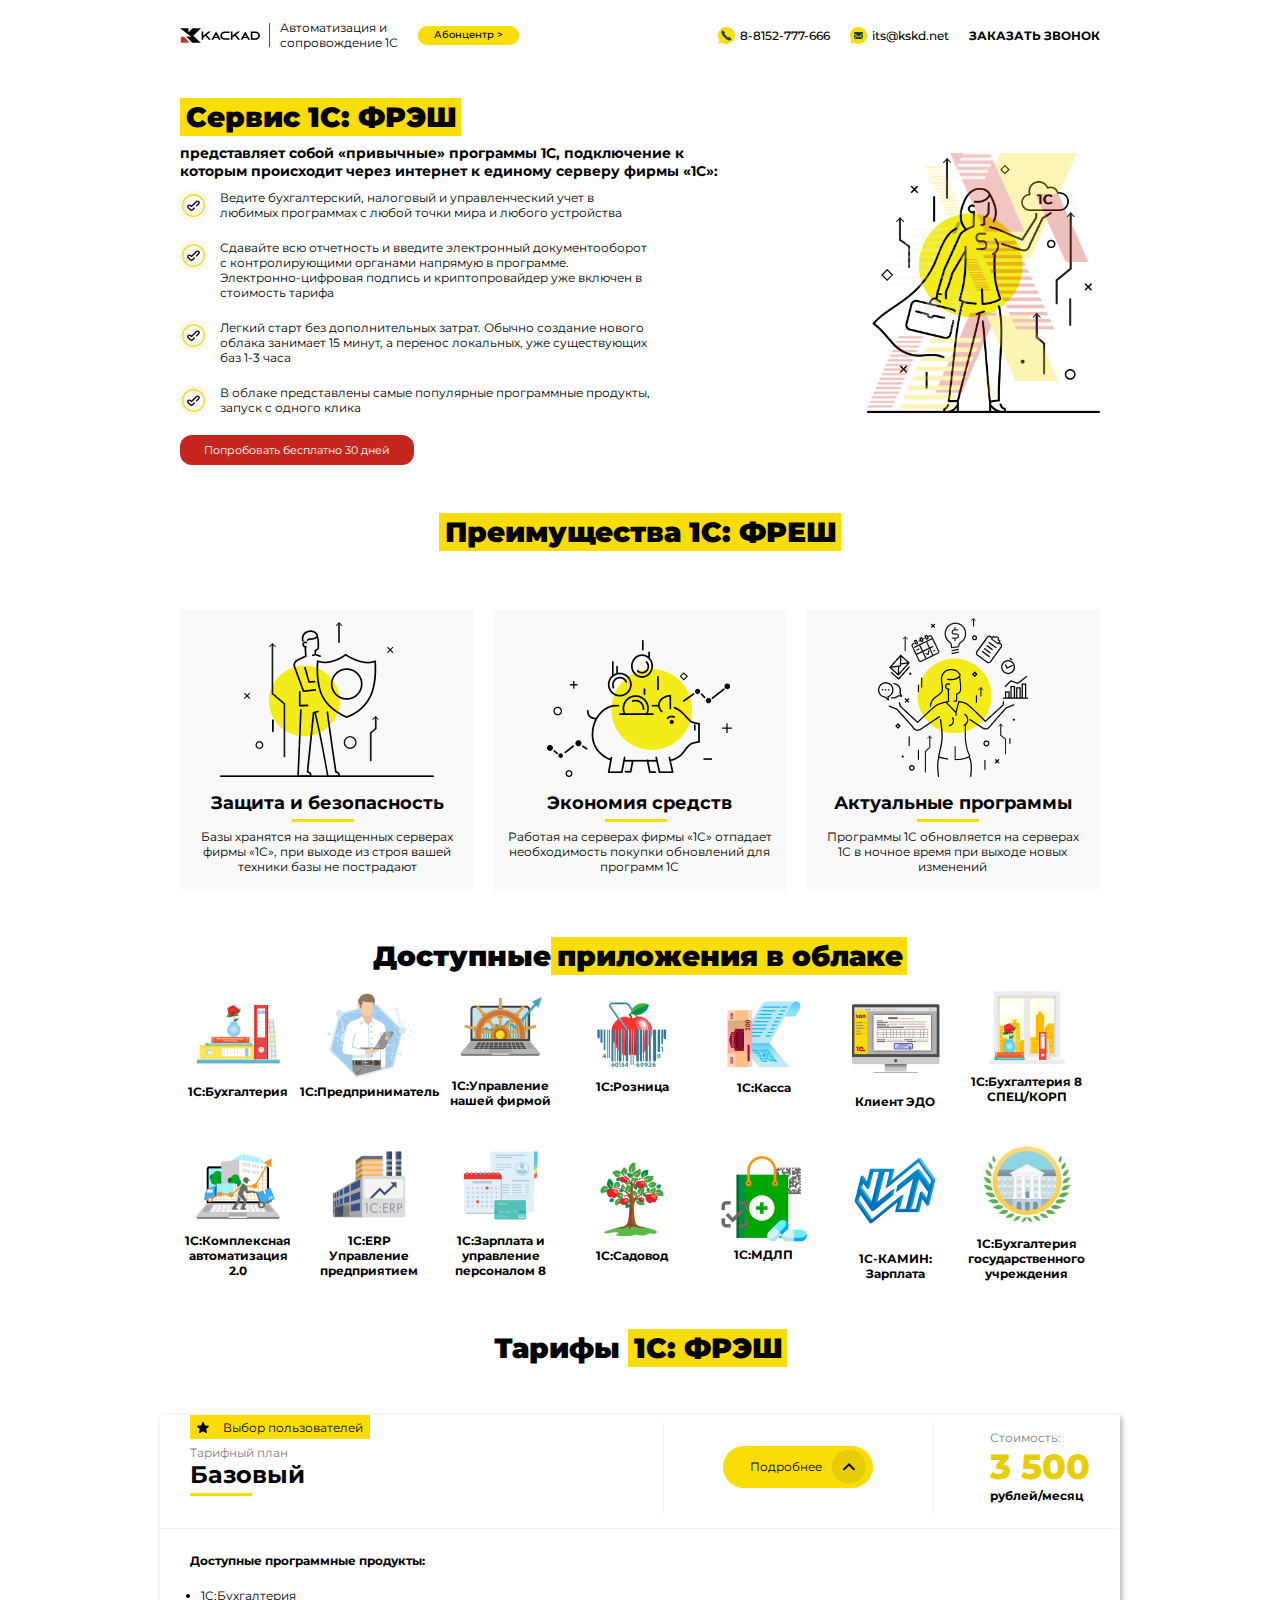
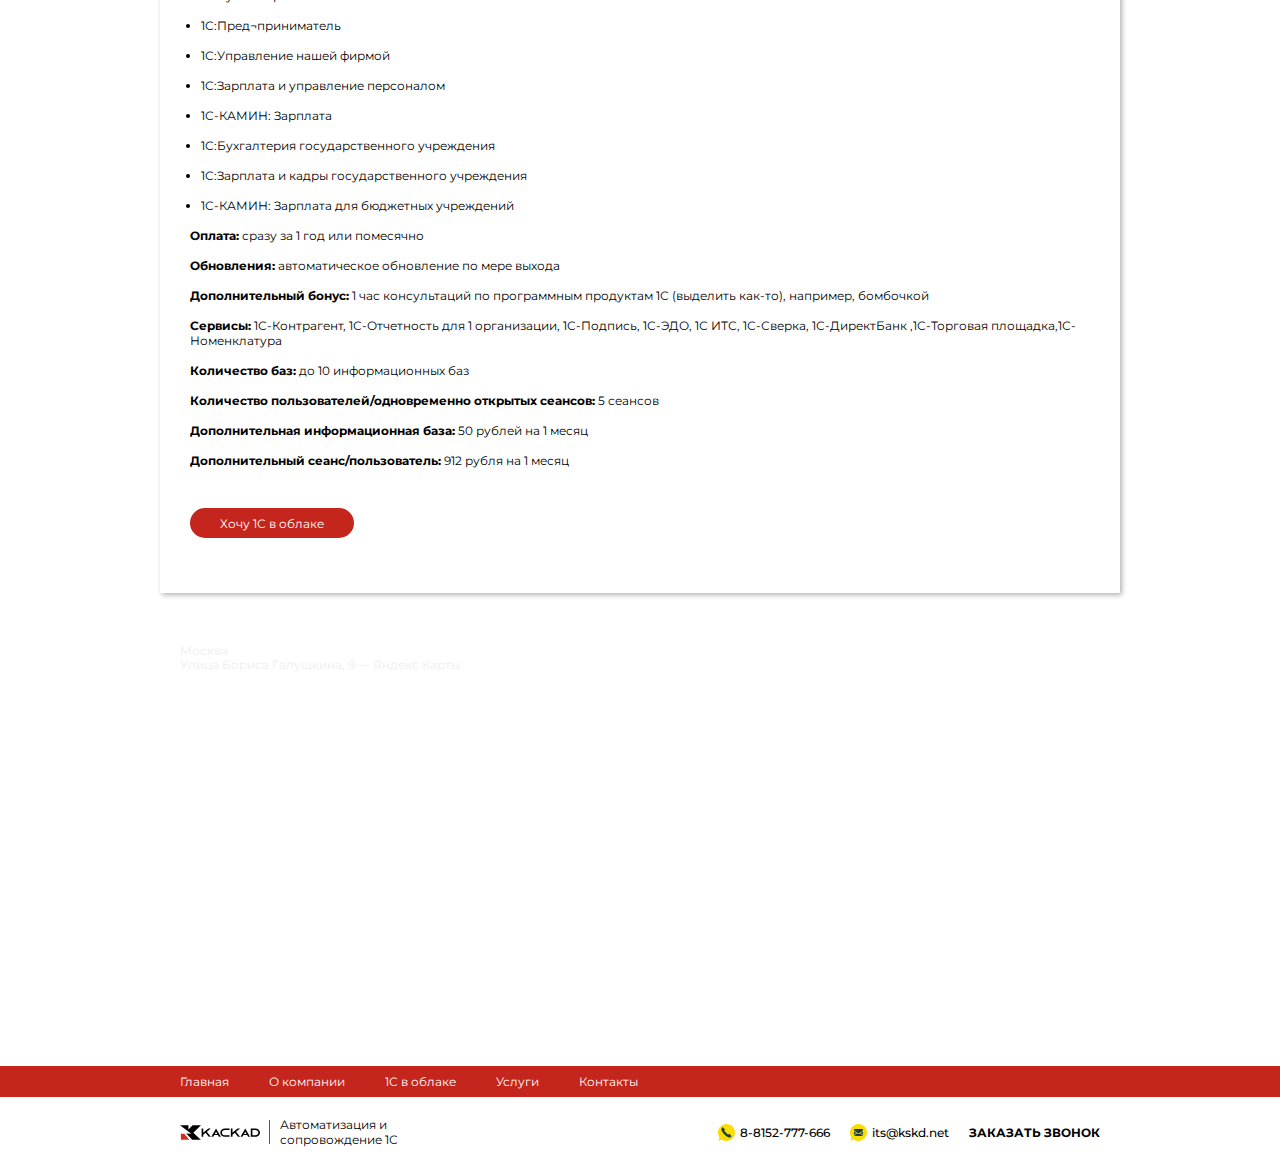
==== fresh.html @ e744ff73 "almost create freshPage" ====
<!DOCTYPE html>
<html lang="en">

<head>
    <meta charset="UTF-8">
    <meta name="viewport" content="width=device-width, initial-scale=1.0">
    <title>Document</title>
    <link rel="stylesheet" href="./css/main.css">
    <link href="https://fonts.googleapis.com/css?family=Montserrat: regular, 500, 700, 900, 600, 800"
        rel="stylesheet" />
    <link href="https://fonts.googleapis.com/css?family=Roboto: regular" rel="stylesheet" />
</head>

<body>
    <section class="navigation">
        <div class="container">
            <div class="nav-row">
                <div class="nav-row__info">
                    <a href="/index.html"><img src="img/logo.svg" alt="Логотип"></a>
                    <p>Автоматизация и <br> сопровождение 1С</p>
                    <button>Абонцентр &gt;</button>
                </div>
                <div class="nav-row__contacts">
                    <div class="nav-row__contact-phone">
                        <img src="img/number.svg" alt="Номер телефона">
                        <p>8-8152-777-666</p>
                    </div>
                    <div class="nav-row__contact-email">
                        <img src="img/email.svg" alt="Электронная почта">
                        <p>its@kskd.net</p>
                    </div>
                    <div class="nav-row__contact-order">
                        <button>ЗАКАЗАТЬ ЗВОНОК</button>
                    </div>
                </div>
            </div>
        </div>
    </section>
    <section class="slider-item">
        <div class="container">
            <div class="container__slider-item">
                <div class="container__slider-item__info">
                    <h1 class="slider-item__title"><span class="accent-title">Сервис 1С: ФРЭШ</span></h1>
                    <p class="slider-item__subtitle">
                        представляет собой «привычные» программы 1С, подключение к которым
                        происходит через интернет к единому серверу фирмы «1С»:
                    </p>
                    <ul class="slider-item__list">
                        <li class="slider-item__list__item">
                            Ведите бухгалтерский, налоговый и управленческий учет в
                            любимых программах с любой точки мира и любого устройства
                        </li>
                        <li class="slider-item__list__item">
                            Сдавайте всю отчетность и введите электронный
                            документооборот с контролирующими органами напрямую в программе. Электронно-цифровая подпись
                            и криптопровайдер уже включен в стоимость тарифа
                        </li>
                        <li class="slider-item__list__item">
                            Легкий старт без дополнительных затрат. Обычно создание
                            нового облака занимает 15 минут, а перенос локальных, уже существующих баз 1-3 часа
                        </li>
                        <li class="slider-item__list__item">
                            В облаке представлены самые популярные программные продукты,
                            запуск с одного клика
                        </li>
                    </ul>
                    <button class="container__slider-item__button">Попробовать бесплатно 30 дней</button>
                </div>
                <div class="container__slider-item__images">
                    <img class="container__slider-item__image" src="img/womenWithCloud.png" alt=""
                        style="height: 260px;">
                    <img class="container__slider-item__background" src="img/backgroundVectors.png" alt="">
                </div>
            </div>
        </div>
    </section>
    <section class="slider-item-benefits">
        <div class="container">
            <h2 class="slider-item-benefits__title"><span class="accent-title">Преимущества 1С: ФРЕШ</span></h2>
            <ul class="slider-item-benefits__list">
                <li class="slider-item-benefits__item">
                    <img class="slider-item-benefits__item-imamge" src="/img/manWithShield.png" alt="">
                    <h3 class="slider-item-benefits__item-title">Защита и безопасность</h3>
                    <p class="slider-item-benefits__item-subtitle">Базы хранятся на защищенных серверах фирмы «1С», при
                        выходе из строя вашей техники базы не пострадают</p>
                </li>
                <li class="slider-item-benefits__item">
                    <img class="slider-item-benefits__item-imamge" src="/img/pig.png" alt="" height="159px">
                    <h3 class="slider-item-benefits__item-title">Экономия средств</h3>
                    <p class="slider-item-benefits__item-subtitle">Работая на серверах фирмы «1С»
                        отпадает необходимость покупки обновлений для
                        программ 1С</p>
                </li>
                <li class="slider-item-benefits__item">
                    <img class="slider-item-benefits__item-imamge" src="/img/womenWithThings.png" alt="">
                    <h3 class="slider-item-benefits__item-title">Актуальные программы</h3>
                    <p class="slider-item-benefits__item-subtitle">Программы 1С обновляется на серверах 1С в ночное
                        время при выходе новых изменений</p>
                </li>
            </ul>

        </div>
    </section>
    <section class="access-apps">
        <div class="container">
            <h2 class="access-apps__title">Доступные<span class="accent-title">приложения в облаке</span></h2>
            <ul class="access-apps__list">
                <li class="access-apps__item">
                    <img src="/img/books.png" alt="">
                    <p>1С:Бухгалтерия</p>
                </li>
                <li class="access-apps__item">
                    <img src="/img/men.png" alt="">
                    <p>1С:Предприниматель</p>
                </li>
                <li class="access-apps__item">
                    <img src="/img/laptop.png" alt="">
                    <p>1С:Управление нашей фирмой</p>
                </li>
                <li class="access-apps__item">
                    <img src="/img/apple.png" alt="">
                    <p>1С:Розница</p>
                </li>
                <li class="access-apps__item">
                    <img src="/img/money.png" alt="">
                    <p>1C:Касса</p>
                </li>
                <li class="access-apps__item">
                    <img src="/img/computer.png" alt="">
                    <p>Клиент ЭДО</p>
                </li>
                <li class="access-apps__item">
                    <img src="/img/window.png" alt="">
                    <p>1C:Бухгалтерия 8 СПЕЦ/КОРП</p>
                </li>
                <li class="access-apps__item">
                    <img src="/img/laptopBuilding.png" alt="">
                    <p>1С:Комплексная автоматизация 2.0</p>
                </li>
                <li class="access-apps__item">
                    <img src="/img/nuke.png" alt="">
                    <p>1С:ERP Управление предприятием</p>
                </li>
                <li class="access-apps__item">
                    <img src="/img/calendar.png" alt="">
                    <p>1С:Зарплата и управление персоналом 8</p>
                </li>
                <li class="access-apps__item">
                    <img src="/img/tree.png" alt="">
                    <p>1С:Садовод</p>
                </li>
                <li class="access-apps__item">
                    <img src="/img/pocketWithTablet.png" alt="">
                    <p>1С:МДЛП</p>
                </li>
                <li class="access-apps__item">
                    <img src="/img/arrows.png" alt="">
                    <p>1С-КАМИН: Зарплата</p>
                </li>
                <li class="access-apps__item">
                    <img src="/img/university.png" alt="">
                    <p>1С:Бухгалтерия государственного учреждения</p>
                </li>
            </ul>
        </div>
    </section>
    <section class="tariffs">
        <h2 class="title">Тарифы <span class="accent-title">1С: ФРЭШ</span></h2>
        <div class="container container--tariffs">
            <div class="tariff-accent-block">
                <img src="/img/star.svg" alt="Выбор пользователей">
                <p>Выбор пользователей</p>
            </div>
            <div class="tariff__block">
                <div class="tariff__block__header">
                    <div class="tariff__block-header__plan">
                        <p>Тарифный план</p>
                        <h3>Базовый</h3>
                    </div>
                    <button class="tariff__block-header__button button">
                        Подробнее
                        <img src="/img/arrowForButton.svg" alt="">
                    </button>
                    <div class="tariff__block-header__price">
                        <p>Стоимость:</p>
                        <h3>3 500</h3>
                        <p>рублей/месяц</p>
                    </div>
                </div>
                <div class="tariff__block-main">
                    <p><strong>Доступные программные продукты:</strong></p>
                    <ul class="tariff__block-main__list">
                        <li class="tariff__block-main__item">1C:Бухгалтерия</li>
                        <li class="tariff__block-main__item">1С:Пред¬приниматель</li>
                        <li class="tariff__block-main__item">1С:Управление нашей фирмой</li>
                        <li class="tariff__block-main__item">1С:Зарплата и управление персоналом</li>
                        <li class="tariff__block-main__item">1С-КАМИН: Зарплата</li>
                        <li class="tariff__block-main__item">1С:Бухгалтерия государственного учреждения</li>
                        <li class="tariff__block-main__item">1С:Зарплата и кадры государственного учреждения</li>
                        <li class="tariff__block-main__item">1С-КАМИН: Зарплата для бюджетных учреждений</li>
                    </ul>
                    <div class="tariff__block-main__info">
                        <p><strong>Оплата: </strong>сразу за 1 год или помесячно</p>
                        <p><strong>Обновления: </strong>автоматическое обновление по мере выхода</p>
                        <p><strong>Дополнительный бонус: </strong>1 час консультаций по программным продуктам 1С (выделить как-то), например, бомбочкой</p>
                        <p><strong>Сервисы: </strong>1С-Контрагент, 1С-Отчетность для 1 организации, 1С-Подпись, 1С-ЭДО, 1С ИТС, 1С-Сверка, 1С-ДиректБанк ,1С-Торговая площадка,1С-Номенклатура</p>
                        <p><strong>Количество баз: </strong>до 10 информационных баз</p>
                        <p><strong>Количество пользователей/одновременно открытых сеансов: </strong>5 сеансов</p>
                        <p><strong>Дополнительная информационная база: </strong>50 рублей на 1 месяц</p>
                        <p><strong>Дополнительный сеанс/пользователь: </strong>912 рубля на 1 месяц</p>
                    </div>
                </div>
                <button class="tariff__block__button button">Хочу 1С в облаке</button>
            </div>
        </div>
    </section>
    <section class="map" style="margin-top: 50px;">
        <div class="container">
            <div style="position:relative;overflow:hidden;"><a
                    href="https://yandex.ru/maps/213/moscow/?utm_medium=mapframe&utm_source=maps"
                    style="color:#eee;font-size:12px;position:absolute;top:0px;">Москва</a><a
                    href="https://yandex.ru/maps/213/moscow/house/ulitsa_borisa_galushkina_9/Z04YcAJlSEAPQFtvfXRzdXpgYw==/?ll=37.657700%2C55.824305&utm_medium=mapframe&utm_source=maps&z=16.6"
                    style="color:#eee;font-size:12px;position:absolute;top:14px;">Улица Бориса Галушкина, 9 —
                    Яндекс Карты</a><iframe
                    src="https://yandex.ru/map-widget/v1/?ll=37.657700%2C55.824305&mode=whatshere&whatshere%5Bpoint%5D=37.655353%2C55.824491&whatshere%5Bzoom%5D=17&z=16.6"
                    width="100%" height="400" frameborder="1" allowfullscreen="true" style="position:relative;"></iframe>
            </div>
        </div>
    </section>
    <section class="red">
        <div class="red_block">
            <div class="container">
                <ul class="red-list">
                    <li class="red-list__item"><a href="#">Главная</a></li>
                    <li class="red-list__item"><a href="#">О компании</a></li>
                    <li class="red-list__item"><a href="#">1С в облаке</a></li>
                    <li class="red-list__item"><a href="#">Услуги</a></li>
                    <li class="red-list__item"><a href="#">Контакты</a></li>
                </ul>
            </div>
        </div>
    </section>
    <section class="navigation navigation--footer">
        <div class="container">
            <div class="nav-row">
                <div class="nav-row__info">
                    <img src="img/logo.svg" alt="Логотип">
                    <p>Автоматизация и <br> сопровождение 1С</p>
                </div>
                <div class="nav-row__contacts">
                    <div class="nav-row__contact-phone">
                        <img src="img/number.svg" alt="Номер телефона">
                        <p>8-8152-777-666</p>
                    </div>
                    <div class="nav-row__contact-email">
                        <img src="img/email.svg" alt="Электронная почта">
                        <p>its@kskd.net</p>
                    </div>
                    <div class="nav-row__contact-order">
                        <button>ЗАКАЗАТЬ ЗВОНОК</button>
                    </div>
                </div>
            </div>
        </div>
    </section>
    
</body>

</html>
---- css/main.css ----
body {
  font-family: "Montserrat", sans-serif;
  font-size: 12px;
  font-weight: 400;
  color: #000;
  min-width: 960px;
}

html {
  min-width: 960px;
}

header {
  padding-top: 20px;
}

.container {
  width: 960px;
  margin-left: auto;
  margin-right: auto;
  padding-left: 20px;
  padding-right: 20px;
}

span.accent-title {
  background-color: #FADD05;
  padding: 2px 4px 2px 6px;
}

.none {
  display: none;
}

.navigation--footer {
  margin-bottom: 20px;
}

.title {
  font-size: 28px;
  font-weight: 900;
}

.button {
  display: -webkit-box;
  display: -ms-flexbox;
  display: flex;
  -webkit-box-pack: center;
      -ms-flex-pack: center;
          justify-content: center;
  -webkit-box-align: center;
      -ms-flex-align: center;
          align-items: center;
  -webkit-column-gap: 10px;
     -moz-column-gap: 10px;
          column-gap: 10px;
  padding: 10px 15px;
  height: 30px;
  border-radius: 12px;
  background: #333333;
  font-size: 16px;
  color: #fff;
  -webkit-transition: background-color 0.2s ease-in, color 0.2s ease-in;
  transition: background-color 0.2s ease-in, color 0.2s ease-in;
}

.button:hover, .button:focus {
  background-color: #404040;
}

.button:active {
  background-color: #222222;
}

/* Reset and base styles  */
* {
  padding: 0px;
  margin: 0px;
  border: none;
}

*,
*::before,
*::after {
  -webkit-box-sizing: border-box;
          box-sizing: border-box;
}

/* Links */
a, a:link, a:visited {
  text-decoration: none;
  color: inherit;
}

a:hover {
  text-decoration: none;
}

/* Common */
aside, nav, footer, header, section, main {
  display: block;
}

h1, h2, h3, h4, h5, h6, p {
  font-size: inherit;
  font-weight: inherit;
}

ul, ul li {
  list-style: none;
}

img {
  vertical-align: top;
}

img, svg {
  max-width: 100%;
  height: auto;
}

address {
  font-style: normal;
}

/* Form */
input, textarea, button, select {
  font-family: inherit;
  font-size: inherit;
  color: inherit;
  background-color: transparent;
}

input::-ms-clear {
  display: none;
}

button, input[type=submit] {
  display: inline-block;
  -webkit-box-shadow: none;
          box-shadow: none;
  background-color: transparent;
  background: none;
  cursor: pointer;
}

input:focus, input:active,
button:focus, button:active {
  outline: none;
}

button::-moz-focus-inner {
  padding: 0;
  border: 0;
}

label {
  cursor: pointer;
}

legend {
  display: block;
}

.navigation {
  margin-top: 20px;
}

.nav-row {
  display: -webkit-box;
  display: -ms-flexbox;
  display: flex;
  -webkit-box-align: center;
      -ms-flex-align: center;
          align-items: center;
  -webkit-box-pack: justify;
      -ms-flex-pack: justify;
          justify-content: space-between;
}

.nav-row__info {
  display: -webkit-box;
  display: -ms-flexbox;
  display: flex;
  -webkit-box-align: center;
      -ms-flex-align: center;
          align-items: center;
  -webkit-column-gap: 20px;
     -moz-column-gap: 20px;
          column-gap: 20px;
  position: relative;
}
.nav-row__info::before {
  content: " ";
  width: 1px;
  height: 24px;
  background-color: #C4261D;
  position: absolute;
  top: 3px;
  left: 89px;
}
.nav-row__info button {
  font-size: 10px;
  font-weight: 500;
  padding: 2px 16px 4px;
  background-color: #FADD05;
  border-radius: 9px;
  -webkit-transition: background-color 0.2s linear;
  transition: background-color 0.2s linear;
}
.nav-row__info button:hover {
  background-color: #C4261D;
  color: #fff;
}

.nav-row__contacts {
  display: -webkit-box;
  display: -ms-flexbox;
  display: flex;
  -webkit-box-align: center;
      -ms-flex-align: center;
          align-items: center;
  -webkit-column-gap: 20px;
     -moz-column-gap: 20px;
          column-gap: 20px;
  font-weight: 500;
}
.nav-row__contacts div {
  display: -webkit-box;
  display: -ms-flexbox;
  display: flex;
  -webkit-box-align: center;
      -ms-flex-align: center;
          align-items: center;
  -webkit-column-gap: 5px;
     -moz-column-gap: 5px;
          column-gap: 5px;
}

.nav-row__contact-order {
  overflow: hidden;
  position: relative;
  z-index: 1;
}
.nav-row__contact-order::before {
  content: " ";
  width: 50px;
  height: 4px;
  background-color: #FADD05;
  position: absolute;
  bottom: 0px;
  left: -50px;
  z-index: -1;
  -webkit-transition: left 0.1s linear;
  transition: left 0.1s linear;
}
.nav-row__contact-order:hover::before {
  left: 0px;
}
.nav-row__contact-order button {
  font-weight: 700;
}

/*---------HEADER-SLIDER--------------*/
.header__container-slider {
  position: relative;
  width: 960px;
  height: 260px;
  margin: 0 auto;
  overflow: hidden;
  padding-left: 40px;
  padding-right: 40px;
  margin-top: 60px;
}

.header__slider-block {
  display: -webkit-box;
  display: -ms-flexbox;
  display: flex;
  -webkit-box-align: center;
      -ms-flex-align: center;
          align-items: center;
  -webkit-column-gap: 30px;
     -moz-column-gap: 30px;
          column-gap: 30px;
}

.header__slider-block__title {
  font-size: 34px;
  font-weight: 900;
  font-family: "Montserrat";
  margin-bottom: 14px;
}

.header__slider-block__subtitle {
  font-family: "Montserrat";
  width: 500px;
  font-size: 12px;
  margin-bottom: 18px;
  display: -webkit-box;
  display: -ms-flexbox;
  display: flex;
  -webkit-box-orient: vertical;
  -webkit-box-direction: normal;
      -ms-flex-direction: column;
          flex-direction: column;
  row-gap: 10px;
}

.header__slider-block__item {
  position: relative;
}

.header__slider-block__item::after {
  content: " ";
  background-color: #FADD05;
  width: 20px;
  height: 2px;
  position: absolute;
  top: -5px;
  left: 0;
}

.header__slider-block__button {
  padding: 10px 37px;
  background-color: #FADD05;
  border-radius: 10px;
  color: #000;
  font-family: "Montserrat";
  font-size: 11px;
  font-weight: 400;
  -webkit-transition: background-color 0.2s linear;
  transition: background-color 0.2s linear;
}
.header__slider-block__button:hover {
  background-color: #C72C23;
  color: #fff;
}

.header__slider-block__images {
  position: relative;
}

.slider-block__background {
  position: absolute;
  width: 100%;
  top: 0;
  left: 0;
}

.header__prev-button,
.header__next-button {
  position: absolute;
  top: 50%;
  -webkit-transform: translateY(-50%);
          transform: translateY(-50%);
  width: 50px;
  height: 50px;
  background-color: transparent;
  border: none;
  font-size: 24px;
  color: #000;
}

.header__prev-button {
  left: 0px;
}

.header__next-button {
  right: 0px;
}

/*---------/HEADER-SLIDER--------------*/
/*---------GUARANTEES-SLIDER--------------*/
.guarantees__container-slider {
  position: relative;
  width: 960px;
  height: 235px;
  margin: 0 auto;
  overflow: hidden;
  padding-left: 40px;
  padding-right: 40px;
  margin-top: 50px;
}

.guarantees__slider-block {
  display: -webkit-box;
  display: -ms-flexbox;
  display: flex;
  -webkit-box-align: center;
      -ms-flex-align: center;
          align-items: center;
  background-color: #FADD05;
  z-index: 10;
}

.guarantees__slider-block__images {
  position: relative;
}

.guarantees__slider-block__image-vectors {
  position: absolute;
  height: 100%;
  top: 0;
  left: 0;
}

.guarantees__slider-block__image-women {
  position: absolute;
  top: 50%;
  left: 50%;
  -webkit-transform: translate(-50%, -50%);
          transform: translate(-50%, -50%);
}

.guarantees__slider-block__title {
  font-family: "Montserrat";
  width: 540px;
  font-size: 22px;
}

.guarantees__prev-button,
.guarantees__next-button {
  position: absolute;
  top: 50%;
  -webkit-transform: translateY(-50%);
          transform: translateY(-50%);
  width: 50px;
  height: 50px;
  background-color: transparent;
  border: none;
  font-size: 24px;
  color: #000;
}

.guarantees__prev-button {
  left: 0px;
}

.guarantees__next-button {
  right: 0px;
}

/*---------/GUARANTEES-SLIDER--------------*/
.red {
  margin-top: 20px;
}

.red_block {
  padding: 8px 0;
  max-width: 100%;
  background-color: #C4261D;
  color: #fff;
}

.red-list {
  display: -webkit-box;
  display: -ms-flexbox;
  display: flex;
  -webkit-box-align: center;
      -ms-flex-align: center;
          align-items: center;
  -webkit-column-gap: 40px;
     -moz-column-gap: 40px;
          column-gap: 40px;
}

.red-list__item {
  position: relative;
  overflow: hidden;
}
.red-list__item::after {
  content: " ";
  width: 20px;
  height: 2px;
  background-color: #fff;
  position: absolute;
  bottom: 0;
  left: -20px;
  -webkit-transition: left 0.1s linear;
  transition: left 0.1s linear;
}
.red-list__item:hover::after {
  left: 0;
}

.recommendations {
  margin-top: 50px;
}

.recommendation-block {
  display: -webkit-box;
  display: -ms-flexbox;
  display: flex;
  -webkit-box-align: center;
      -ms-flex-align: center;
          align-items: center;
  -webkit-column-gap: 30px;
     -moz-column-gap: 30px;
          column-gap: 30px;
  border: 1px solid #C7C7C7;
  border-left: 0;
}
.recommendation-block h2 {
  font-size: 26px;
  font-weight: 800;
}

.guarantees {
  margin-top: 50px;
}

.guarantees-block {
  display: -webkit-box;
  display: -ms-flexbox;
  display: flex;
  -webkit-box-orient: vertical;
  -webkit-box-direction: normal;
      -ms-flex-direction: column;
          flex-direction: column;
  row-gap: 30px;
}
.guarantees-block h2 {
  font-size: 28px;
  font-weight: 900;
  text-align: center;
}

.guarantees-block__list {
  display: -webkit-box;
  display: -ms-flexbox;
  display: flex;
  -webkit-box-pack: justify;
      -ms-flex-pack: justify;
          justify-content: space-between;
  -ms-flex-wrap: wrap;
      flex-wrap: wrap;
}

.guarantees-block__item {
  display: -webkit-box;
  display: -ms-flexbox;
  display: flex;
  -webkit-column-gap: 10px;
     -moz-column-gap: 10px;
          column-gap: 10px;
  -webkit-box-align: center;
      -ms-flex-align: center;
          align-items: center;
  -webkit-box-flex: 0;
      -ms-flex: 0 1 calc(25% - 1em);
          flex: 0 1 calc(25% - 1em);
}

.sponsors {
  margin-top: 50px;
}

.sponsors-block h2 {
  font-size: 28px;
  font-weight: 900;
  text-align: center;
}

.sponsors-block__list {
  display: -webkit-box;
  display: -ms-flexbox;
  display: flex;
  -webkit-box-align: center;
      -ms-flex-align: center;
          align-items: center;
  -webkit-box-pack: justify;
      -ms-flex-pack: justify;
          justify-content: space-between;
  margin-top: 40px;
}

.news {
  margin-top: 50px;
}

.news-block__list {
  display: -webkit-box;
  display: -ms-flexbox;
  display: flex;
  -webkit-box-align: center;
      -ms-flex-align: center;
          align-items: center;
  -webkit-box-pack: justify;
      -ms-flex-pack: justify;
          justify-content: space-between;
}

.news-block__item {
  display: -webkit-box;
  display: -ms-flexbox;
  display: flex;
  -webkit-box-orient: vertical;
  -webkit-box-direction: normal;
      -ms-flex-direction: column;
          flex-direction: column;
  -webkit-box-align: center;
      -ms-flex-align: center;
          align-items: center;
  -webkit-box-flex: 0;
      -ms-flex: 0 1 33%;
          flex: 0 1 33%;
  position: relative;
  z-index: 1;
  -webkit-transition: -webkit-box-shadow 0.2s linear;
  transition: -webkit-box-shadow 0.2s linear;
  transition: box-shadow 0.2s linear;
  transition: box-shadow 0.2s linear, -webkit-box-shadow 0.2s linear;
}
.news-block__item:hover {
  -webkit-box-shadow: 1px 1px 6px 1px #8b8b8b;
          box-shadow: 1px 1px 6px 1px #8b8b8b;
}
.news-block__item::after {
  content: " ";
  width: 30px;
  height: 2px;
  background-color: #FADD05;
  position: absolute;
  bottom: 12px;
  right: 74px;
  z-index: -1;
  -webkit-transition: right 0.1s linear;
  transition: right 0.1s linear;
}
.news-block__item:hover:after {
  right: 5px;
}

.news-block__item-wrap {
  padding: 10px;
}
.news-block__item-wrap h3 {
  font-size: 18px;
  font-weight: 700;
  margin-bottom: 6px;
}
.news-block__item-wrap p {
  color: #000;
}
.news-block__item-wrap .news-block__item-wrap--content {
  padding: 0 5px 8px;
}

.news-block__item-date {
  font-size: 10px;
  color: #8b8b8b;
  margin-bottom: 6px;
}

.news-block__item-link {
  text-align: end;
}

.slider-item {
  margin-top: 50px;
}

.container__slider-item {
  display: -webkit-box;
  display: -ms-flexbox;
  display: flex;
  -webkit-box-align: center;
      -ms-flex-align: center;
          align-items: center;
  -webkit-box-pack: justify;
      -ms-flex-pack: justify;
          justify-content: space-between;
}

.container__slider-item__info {
  width: 540px;
}

.slider-item__title {
  font-size: 28px;
  font-weight: 900;
  margin-bottom: 10px;
}

.slider-item__subtitle {
  font-size: 14px;
  font-weight: 700;
  margin-bottom: 10px;
}

.slider-item__list {
  display: -webkit-box;
  display: -ms-flexbox;
  display: flex;
  -webkit-box-orient: vertical;
  -webkit-box-direction: normal;
      -ms-flex-direction: column;
          flex-direction: column;
  row-gap: 20px;
  padding-left: 40px;
  margin-bottom: 20px;
}

.slider-item__list__item {
  position: relative;
  width: 430px;
}
.slider-item__list__item::after {
  content: "";
  position: absolute;
  left: -42px;
  top: 0px;
  width: 30px;
  height: 30px;
  background-image: url("/img/taskCompleted.svg");
  background-repeat: no-repeat;
}

.container__slider-item__button {
  display: -webkit-box;
  display: -ms-flexbox;
  display: flex;
  -webkit-box-pack: center;
      -ms-flex-pack: center;
          justify-content: center;
  -webkit-box-align: center;
      -ms-flex-align: center;
          align-items: center;
  -webkit-column-gap: 10px;
     -moz-column-gap: 10px;
          column-gap: 10px;
  padding: 10px 24px;
  height: 30px;
  border-radius: 12px;
  background: #C4261D;
  font-size: 11px;
  color: #fff;
  -webkit-transition: background-color 0.2s linear, color 0.2s linear;
  transition: background-color 0.2s linear, color 0.2s linear;
}

.container__slider-item__button:hover, .container__slider-item__button:focus {
  background-color: #FADD05;
  color: #000;
}

.container__slider-item__button:active {
  background-color: #222222;
}

.container__slider-item__images {
  position: relative;
}

.container__slider-item__background {
  position: absolute;
  width: 100%;
  top: 0;
  left: 0;
}

.slider-item-benefits {
  margin-top: 50px;
}

.slider-item-benefits__title {
  font-size: 28px;
  font-weight: 900;
  text-align: center;
  margin-bottom: 60px;
}

.slider-item-benefits__list {
  display: -webkit-box;
  display: -ms-flexbox;
  display: flex;
  -webkit-box-align: center;
      -ms-flex-align: center;
          align-items: center;
  -webkit-box-pack: justify;
      -ms-flex-pack: justify;
          justify-content: space-between;
}

.slider-item-benefits__item {
  display: -webkit-box;
  display: -ms-flexbox;
  display: flex;
  -webkit-box-align: center;
      -ms-flex-align: center;
          align-items: center;
  -webkit-box-pack: end;
      -ms-flex-pack: end;
          justify-content: end;
  -webkit-box-orient: vertical;
  -webkit-box-direction: normal;
      -ms-flex-direction: column;
          flex-direction: column;
  row-gap: 15px;
  width: 32%;
  height: 280px;
  background-color: #F9F9F9;
  text-align: center;
  padding: 15px;
  position: relative;
}
.slider-item-benefits__item::before {
  content: " ";
  width: 62px;
  height: 3px;
  background-color: #FADD05;
  position: absolute;
  bottom: 24%;
  left: 38%;
}

.slider-item-benefits__item-title {
  font-size: 18px;
  font-weight: 700;
}

.access-apps {
  margin-top: 50px;
}

.access-apps__title {
  font-size: 28px;
  font-weight: 900;
  text-align: center;
}

.access-apps__list {
  display: -ms-grid;
  display: grid;
  -ms-grid-columns: (1fr)[7];
  grid-template-columns: repeat(7, 1fr);
  -ms-grid-rows: 1fr 20px 1fr;
  grid-template-rows: repeat(2, 1fr);
  grid-row-gap: 20px;
}

.access-apps__list > *:nth-child(1) {
  -ms-grid-row: 1;
  -ms-grid-column: 1;
}

.access-apps__list > *:nth-child(2) {
  -ms-grid-row: 1;
  -ms-grid-column: 2;
}

.access-apps__list > *:nth-child(3) {
  -ms-grid-row: 1;
  -ms-grid-column: 3;
}

.access-apps__list > *:nth-child(4) {
  -ms-grid-row: 1;
  -ms-grid-column: 4;
}

.access-apps__list > *:nth-child(5) {
  -ms-grid-row: 1;
  -ms-grid-column: 5;
}

.access-apps__list > *:nth-child(6) {
  -ms-grid-row: 1;
  -ms-grid-column: 6;
}

.access-apps__list > *:nth-child(7) {
  -ms-grid-row: 1;
  -ms-grid-column: 7;
}

.access-apps__list > *:nth-child(8) {
  -ms-grid-row: 3;
  -ms-grid-column: 1;
}

.access-apps__list > *:nth-child(9) {
  -ms-grid-row: 3;
  -ms-grid-column: 2;
}

.access-apps__list > *:nth-child(10) {
  -ms-grid-row: 3;
  -ms-grid-column: 3;
}

.access-apps__list > *:nth-child(11) {
  -ms-grid-row: 3;
  -ms-grid-column: 4;
}

.access-apps__list > *:nth-child(12) {
  -ms-grid-row: 3;
  -ms-grid-column: 5;
}

.access-apps__list > *:nth-child(13) {
  -ms-grid-row: 3;
  -ms-grid-column: 6;
}

.access-apps__list > *:nth-child(14) {
  -ms-grid-row: 3;
  -ms-grid-column: 7;
}

.access-apps__item {
  display: -webkit-box;
  display: -ms-flexbox;
  display: flex;
  -webkit-box-align: center;
      -ms-flex-align: center;
          align-items: center;
  -webkit-box-orient: vertical;
  -webkit-box-direction: normal;
      -ms-flex-direction: column;
          flex-direction: column;
  -webkit-box-pack: center;
      -ms-flex-pack: center;
          justify-content: center;
  row-gap: 5px;
  width: 116px;
  text-align: center;
  font-weight: 700;
}

.tariffs {
  margin-top: 50px;
  margin-bottom: 50px;
}
.tariffs h2 {
  text-align: center;
}

.container--tariffs {
  position: relative;
  margin-top: 50px;
  padding: 15px 30px;
  -webkit-box-shadow: 2px 2px 5px rgba(0, 0, 0, 0.3);
          box-shadow: 2px 2px 5px rgba(0, 0, 0, 0.3);
}

.tariff-accent-block {
  display: -webkit-box;
  display: -ms-flexbox;
  display: flex;
  -webkit-box-align: center;
      -ms-flex-align: center;
          align-items: center;
  -ms-flex-pack: distribute;
      justify-content: space-around;
  width: 180px;
  height: 24px;
  background-color: #FADD05;
  position: absolute;
  top: 0;
  left: 30px;
}

.tariff__block {
  padding: 0 0 40px;
}

.tariff__block__header {
  position: relative;
  display: -webkit-box;
  display: -ms-flexbox;
  display: flex;
  -webkit-box-align: center;
      -ms-flex-align: center;
          align-items: center;
  padding-bottom: 50px;
}
.tariff__block__header::after {
  content: " ";
  width: 958px;
  height: 1px;
  background-color: #f1f1f1;
  position: absolute;
  bottom: 24px;
  left: -30px;
}

.tariff__block-header__plan {
  position: relative;
  margin-right: auto;
}
.tariff__block-header__plan p {
  color: #827E7E;
}
.tariff__block-header__plan h3 {
  font-size: 24px;
  font-weight: 700;
}
.tariff__block-header__plan::after {
  content: " ";
  width: 62px;
  height: 3px;
  background-color: #FADD05;
  position: absolute;
  bottom: -7px;
  left: 0;
}

.tariff__block-header__button {
  position: relative;
  width: 150px;
  height: 42px;
  border-radius: 40px;
  background-color: #FADD05;
  color: #000;
  font-size: 12px;
  font-weight: 400;
  padding-left: 35px;
  margin-right: 117px;
  -webkit-transition: color 0.2s linear, background-color 0.2s linear;
  transition: color 0.2s linear, background-color 0.2s linear;
}
.tariff__block-header__button:hover, .tariff__block-header__button:focus, .tariff__block-header__button:active {
  background-color: #C4261D;
  color: #fff;
}
.tariff__block-header__button::after {
  content: " ";
  width: 1px;
  height: 93px;
  background-color: #f1f1f1;
  position: absolute;
  top: -25px;
  left: -40%;
}
.tariff__block-header__button::before {
  content: " ";
  width: 1px;
  height: 93px;
  background-color: #f1f1f1;
  position: absolute;
  top: -25px;
  right: -40%;
}

.tariff__block-header__price p {
  color: #827E7E;
}
.tariff__block-header__price h3 {
  font-size: 35px;
  font-weight: 800;
  color: #E8CD06;
}
.tariff__block-header__price p:nth-child(3) {
  font-weight: 700;
  color: black;
}

.tariff__block-main {
  margin-bottom: 40px;
}
.tariff__block-main > p {
  margin-bottom: 20px;
}

.tariff__block-main__list {
  display: -webkit-box;
  display: -ms-flexbox;
  display: flex;
  -webkit-box-orient: vertical;
  -webkit-box-direction: normal;
      -ms-flex-direction: column;
          flex-direction: column;
  row-gap: 15px;
  margin-bottom: 15px;
  padding-left: 11px;
}

.tariff__block-main__item {
  list-style-type: disc;
}

.tariff__block-main__info {
  display: -webkit-box;
  display: -ms-flexbox;
  display: flex;
  -webkit-box-orient: vertical;
  -webkit-box-direction: normal;
      -ms-flex-direction: column;
          flex-direction: column;
  row-gap: 15px;
}

.tariff__block__button {
  padding: 10px 30px;
  background-color: #C4261D;
  color: #fff;
  font-size: 12px;
  font-weight: 400;
  border-radius: 40px;
  -webkit-transition: color 0.2s linear, background-color 0.2s linear;
  transition: color 0.2s linear, background-color 0.2s linear;
}
.tariff__block__button:hover, .tariff__block__button:focus, .tariff__block__button:active {
  background-color: #FADD05;
  color: #000;
}
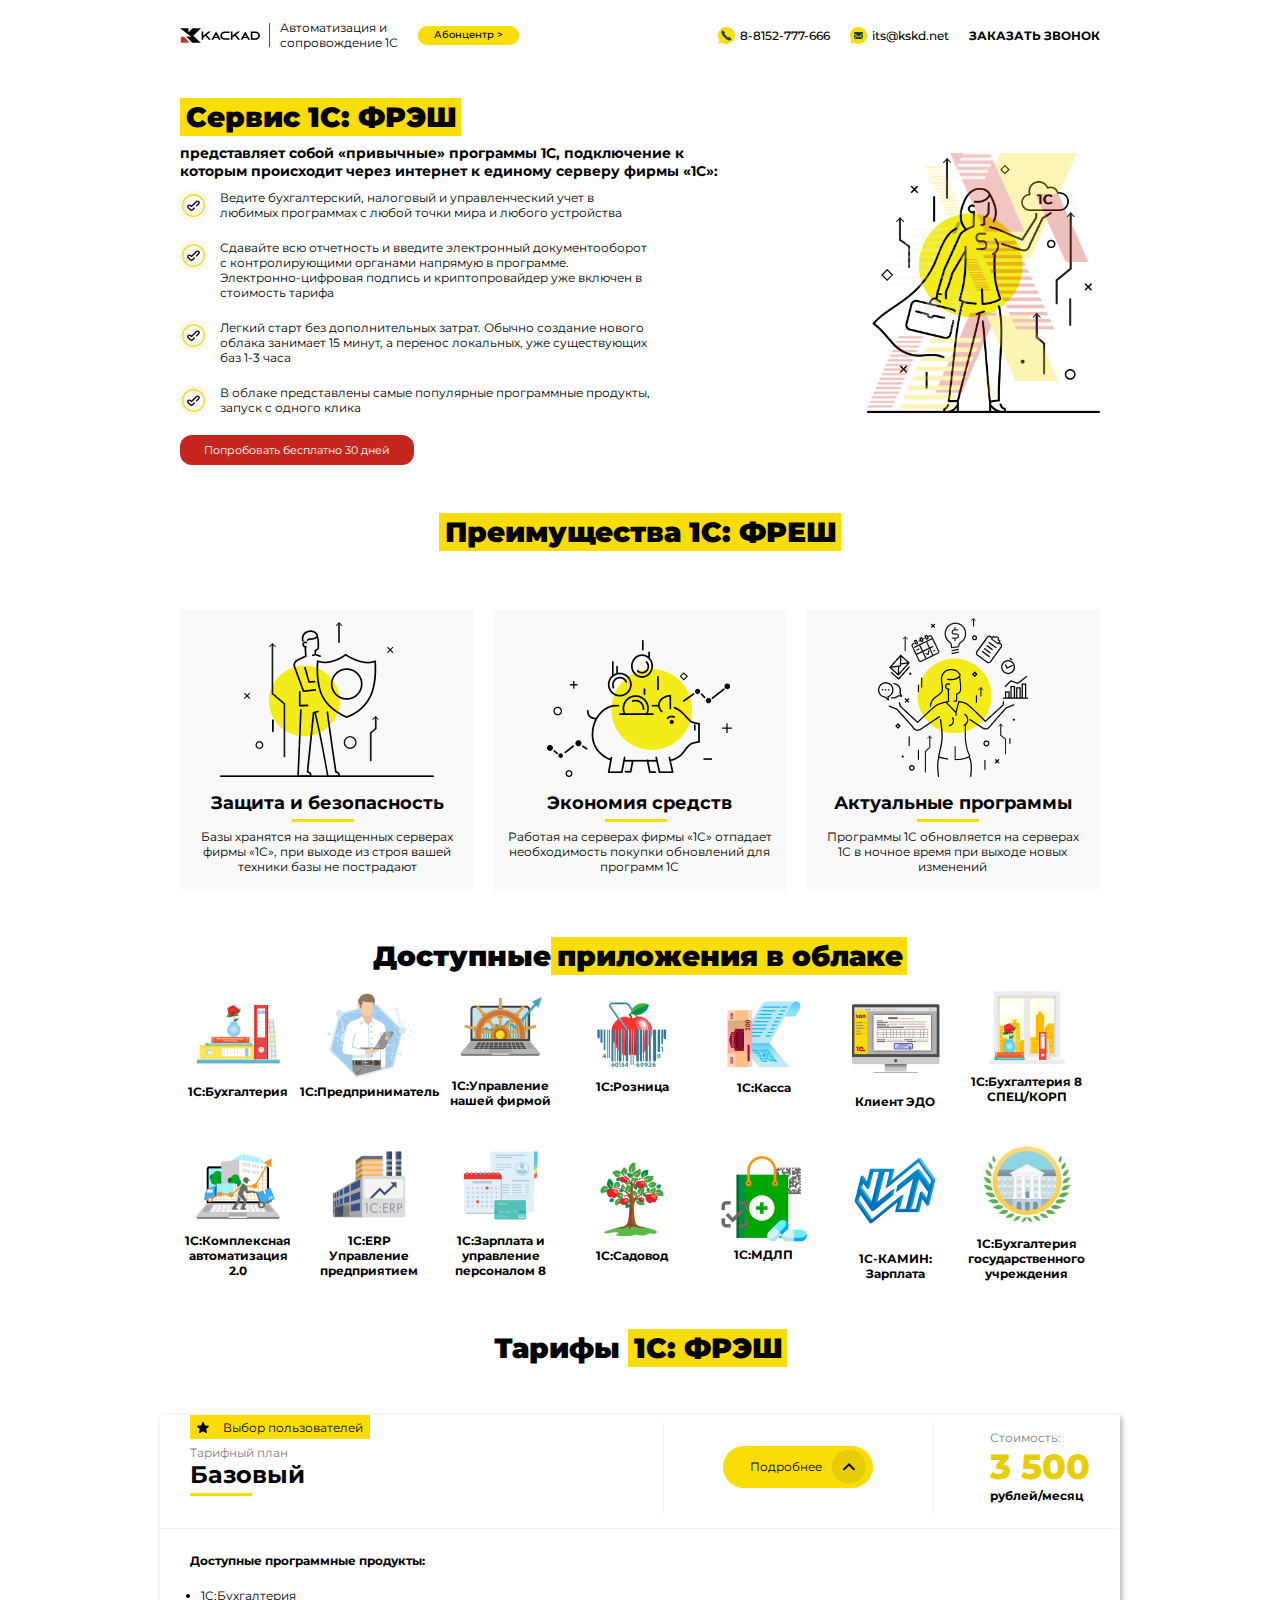
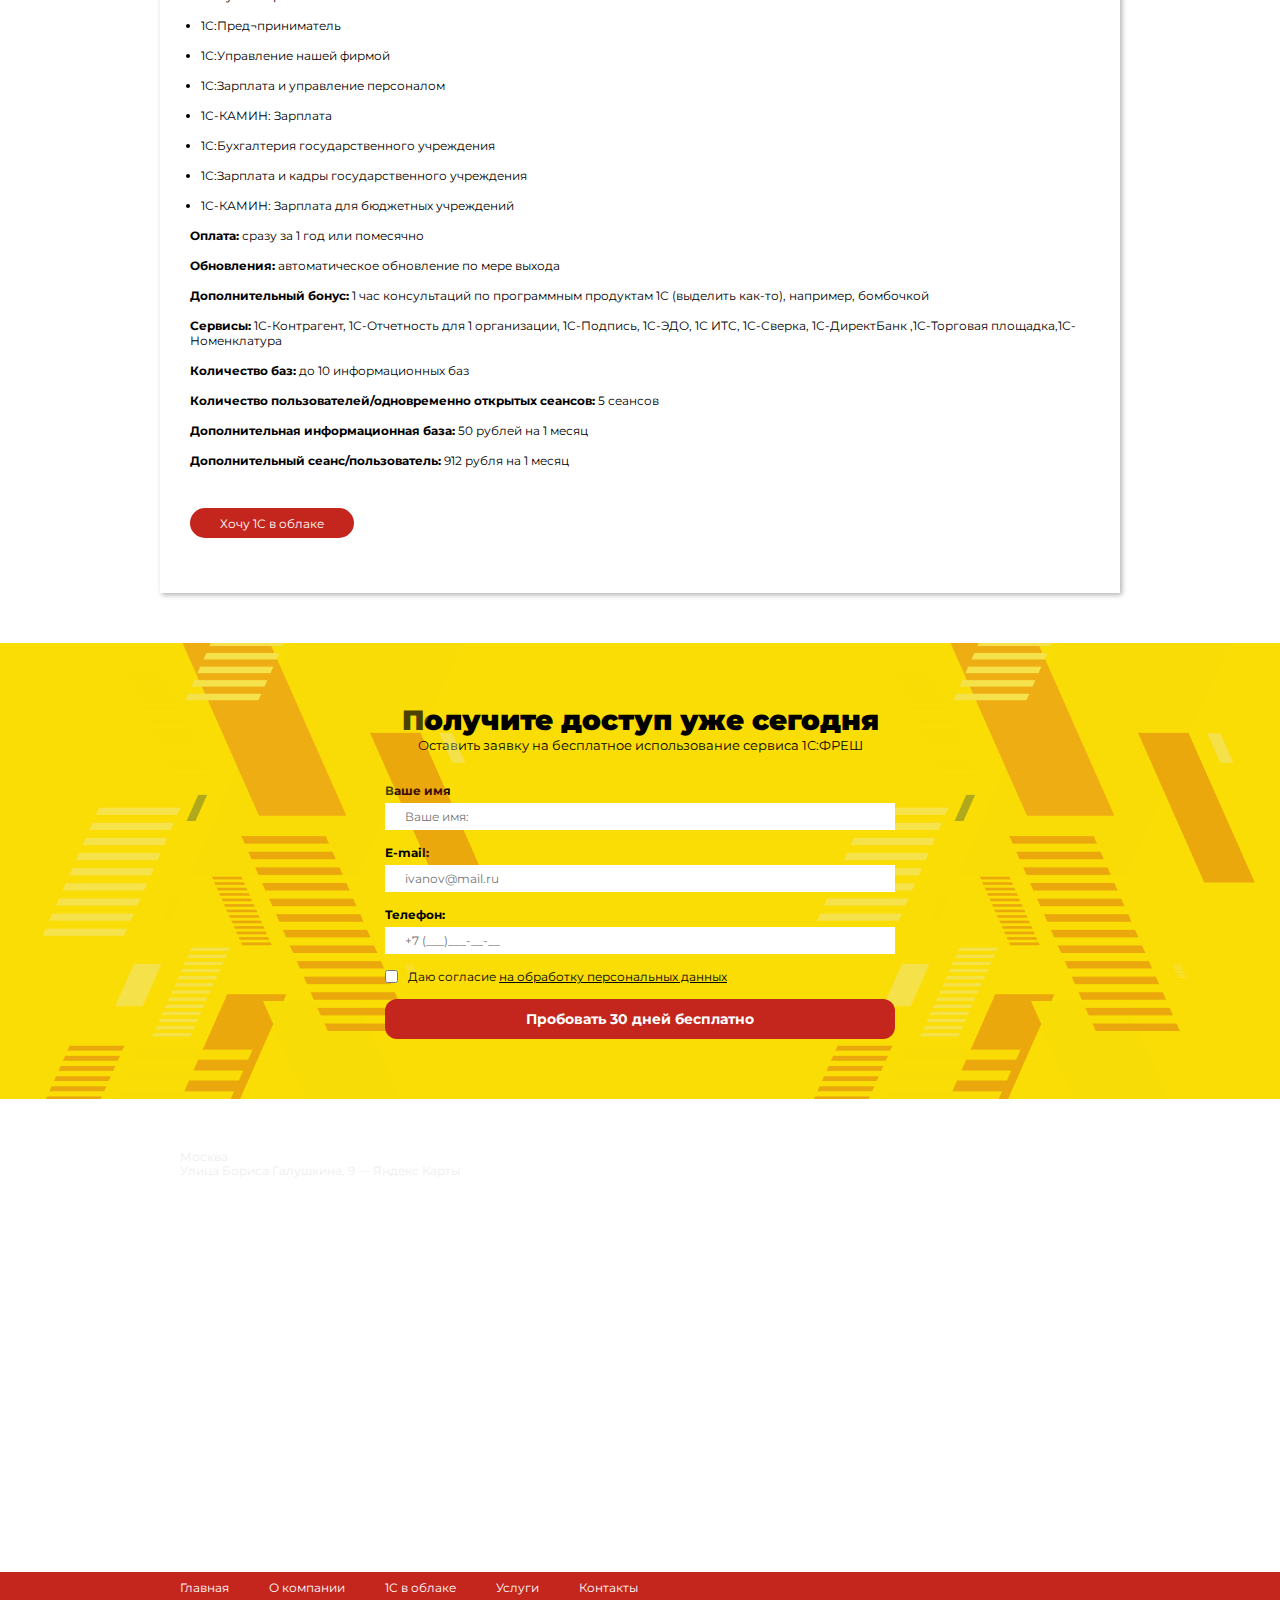
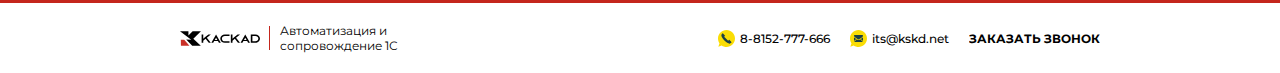
==== commit 804ce9d0: "created form" ====
--- a/fresh.html
+++ b/fresh.html
@@ -214,6 +214,39 @@
             </div>
         </div>
     </section>
+    <section class="form-block">
+        <div class="container">
+            <h2 class="title">Получите доступ уже сегодня</h2>
+            <p>Оставить заявку на бесплатное использование сервиса 1С:ФРЕШ</p>
+            <div class="form">
+                <div class="form__name">
+                    <label for="name">
+                        <p><strong>Ваше имя</strong></p>
+                        <input type="text" placeholder="Ваше имя:" name="name" id="name">
+                    </label>
+                </div>
+                <div class="form__email">
+                    <label for="email">
+                        <p><strong>E-mail:</strong></p>
+                        <input type="text" placeholder="ivanov@mail.ru" name="email" id="email">
+                    </label>
+                </div>
+                <div class="form__phone">
+                    <label for="phone">
+                        <p><strong>Телефон:</strong></p>
+                        <input type="tel" placeholder="+7 (___)___-__-__" name="phone" id="phone">
+                    </label>
+                </div>
+                <label for="сonsent" class="consent">
+                    <input type="checkbox" name="сonsent" id="сonsent">
+                    <p>Даю согласие <span>на обработку персональных данных</span></p>
+                </label>
+                <button class="button form__button">Пробовать 30 дней бесплатно</button>
+            </div>
+        </div>
+        <img class='form-image-one' src="/img/backgroundVectors.png" alt="">
+        <img class="form-image-two" src="/img/backgroundVectors.png" alt="">
+    </section>
     <section class="map" style="margin-top: 50px;">
         <div class="container">
             <div style="position:relative;overflow:hidden;"><a
@@ -263,7 +296,7 @@
             </div>
         </div>
     </section>
-    
+
 </body>
 
 </html>--- a/css/main.css
+++ b/css/main.css
@@ -1105,4 +1105,97 @@
 .tariff__block__button:hover, .tariff__block__button:focus, .tariff__block__button:active {
   background-color: #FADD05;
   color: #000;
+}
+
+.form-block {
+  position: relative;
+  overflow: hidden;
+  background-color: #FADD05;
+  padding: 60px 0;
+}
+.form-block h2 {
+  text-align: center;
+  z-index: 1;
+}
+.form-block h2 + p {
+  font-size: 13px;
+  text-align: center;
+  margin-bottom: 30px;
+  z-index: 1;
+}
+.form-block .form-image-one {
+  position: absolute;
+  top: 0;
+  left: 0%;
+  z-index: 0;
+}
+.form-block .form-image-two {
+  position: absolute;
+  top: 0;
+  right: 0%;
+  z-index: 0;
+}
+
+.form {
+  display: -webkit-box;
+  display: -ms-flexbox;
+  display: flex;
+  -webkit-box-orient: vertical;
+  -webkit-box-direction: normal;
+      -ms-flex-direction: column;
+          flex-direction: column;
+  -webkit-box-align: center;
+      -ms-flex-align: center;
+          align-items: center;
+  row-gap: 15px;
+  margin: 0 auto;
+  width: 510px;
+}
+.form input {
+  background-color: #fff;
+  width: 510px;
+  padding: 6px 20px 6px;
+  z-index: 1;
+}
+.form label {
+  display: -webkit-box;
+  display: -ms-flexbox;
+  display: flex;
+  -webkit-box-orient: vertical;
+  -webkit-box-direction: normal;
+      -ms-flex-direction: column;
+          flex-direction: column;
+  row-gap: 5px;
+  z-index: 1;
+}
+.form .consent {
+  display: -webkit-box;
+  display: -ms-flexbox;
+  display: flex;
+  -webkit-box-orient: horizontal;
+  -webkit-box-direction: normal;
+      -ms-flex-direction: row;
+          flex-direction: row;
+  -webkit-box-align: center;
+      -ms-flex-align: center;
+          align-items: center;
+  margin-right: auto;
+}
+.form .consent input {
+  width: unset;
+  margin-right: 10px;
+}
+.form .consent span {
+  text-decoration: underline;
+}
+
+.form__button {
+  width: 510px;
+  height: 40px;
+  padding-top: 12px;
+  padding-bottom: 12px;
+  font-size: 14px;
+  font-weight: 700;
+  background-color: #C4261D;
+  z-index: 1;
 }